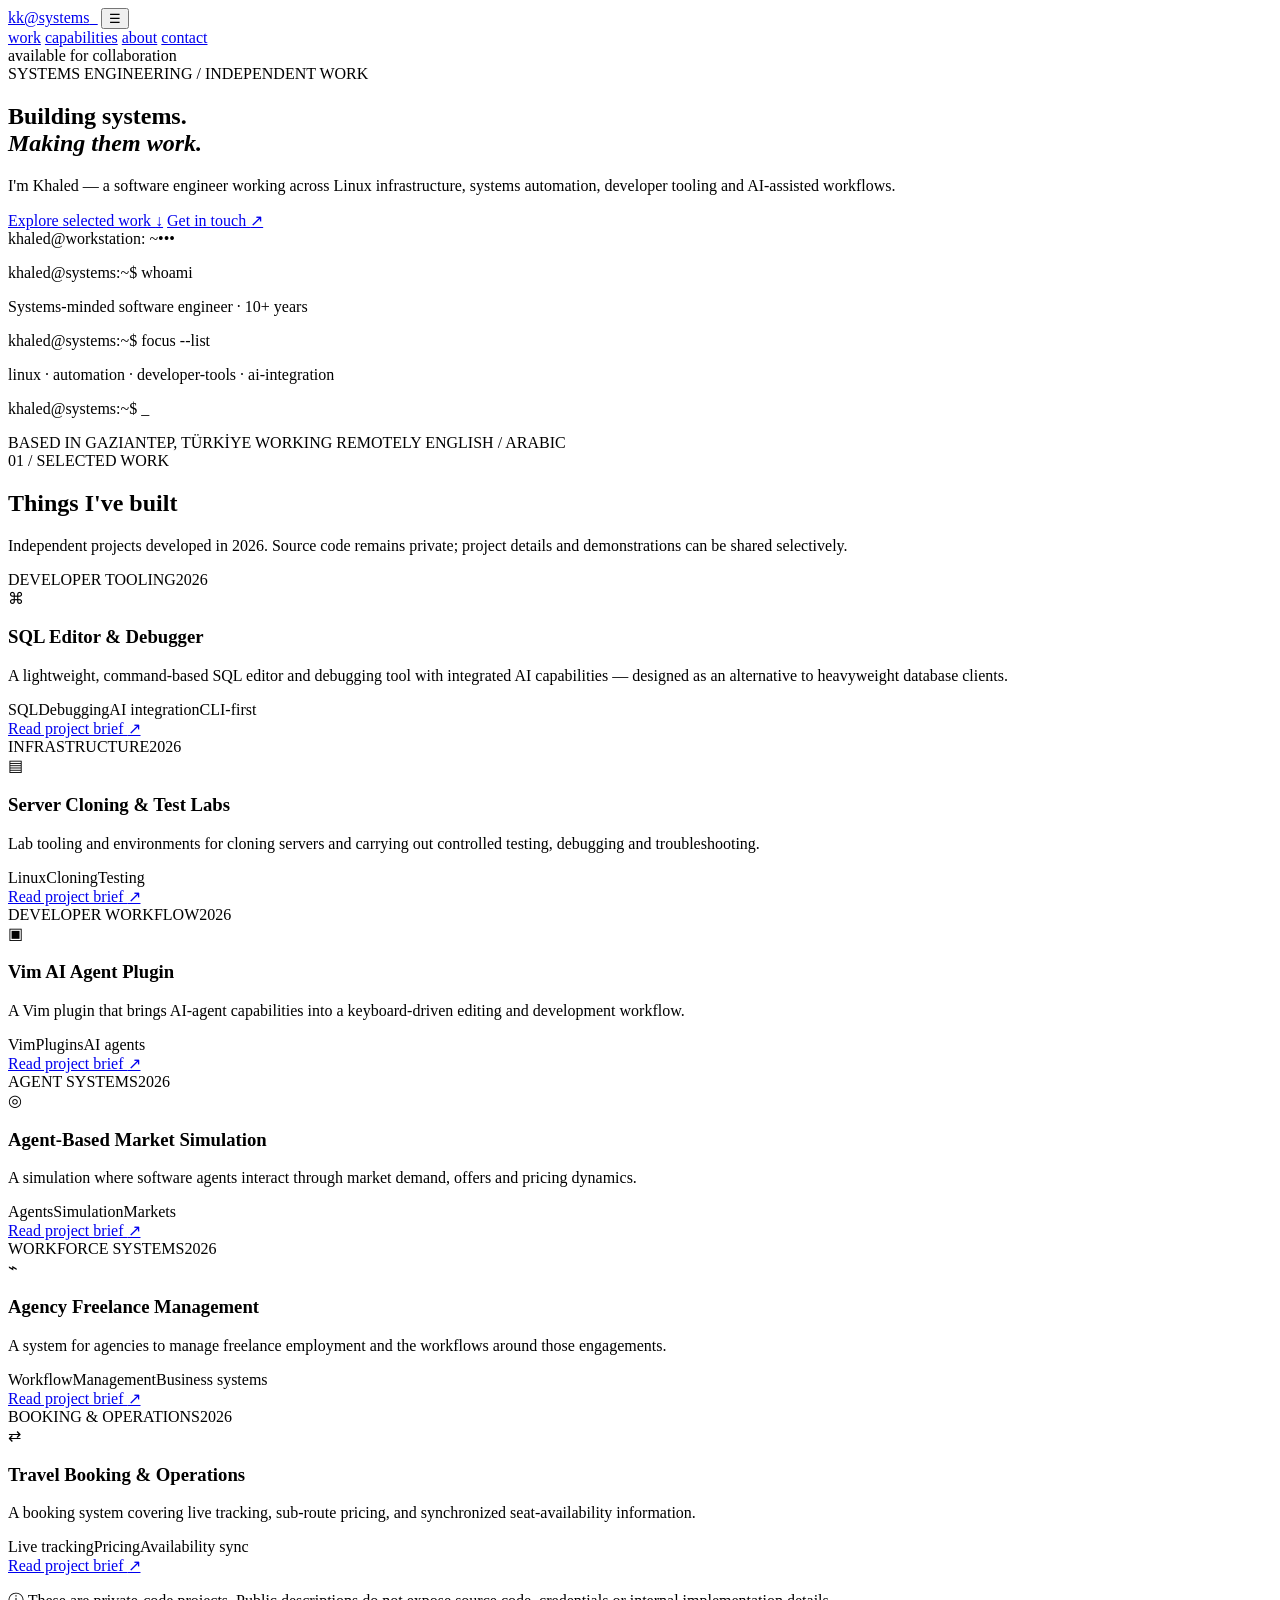
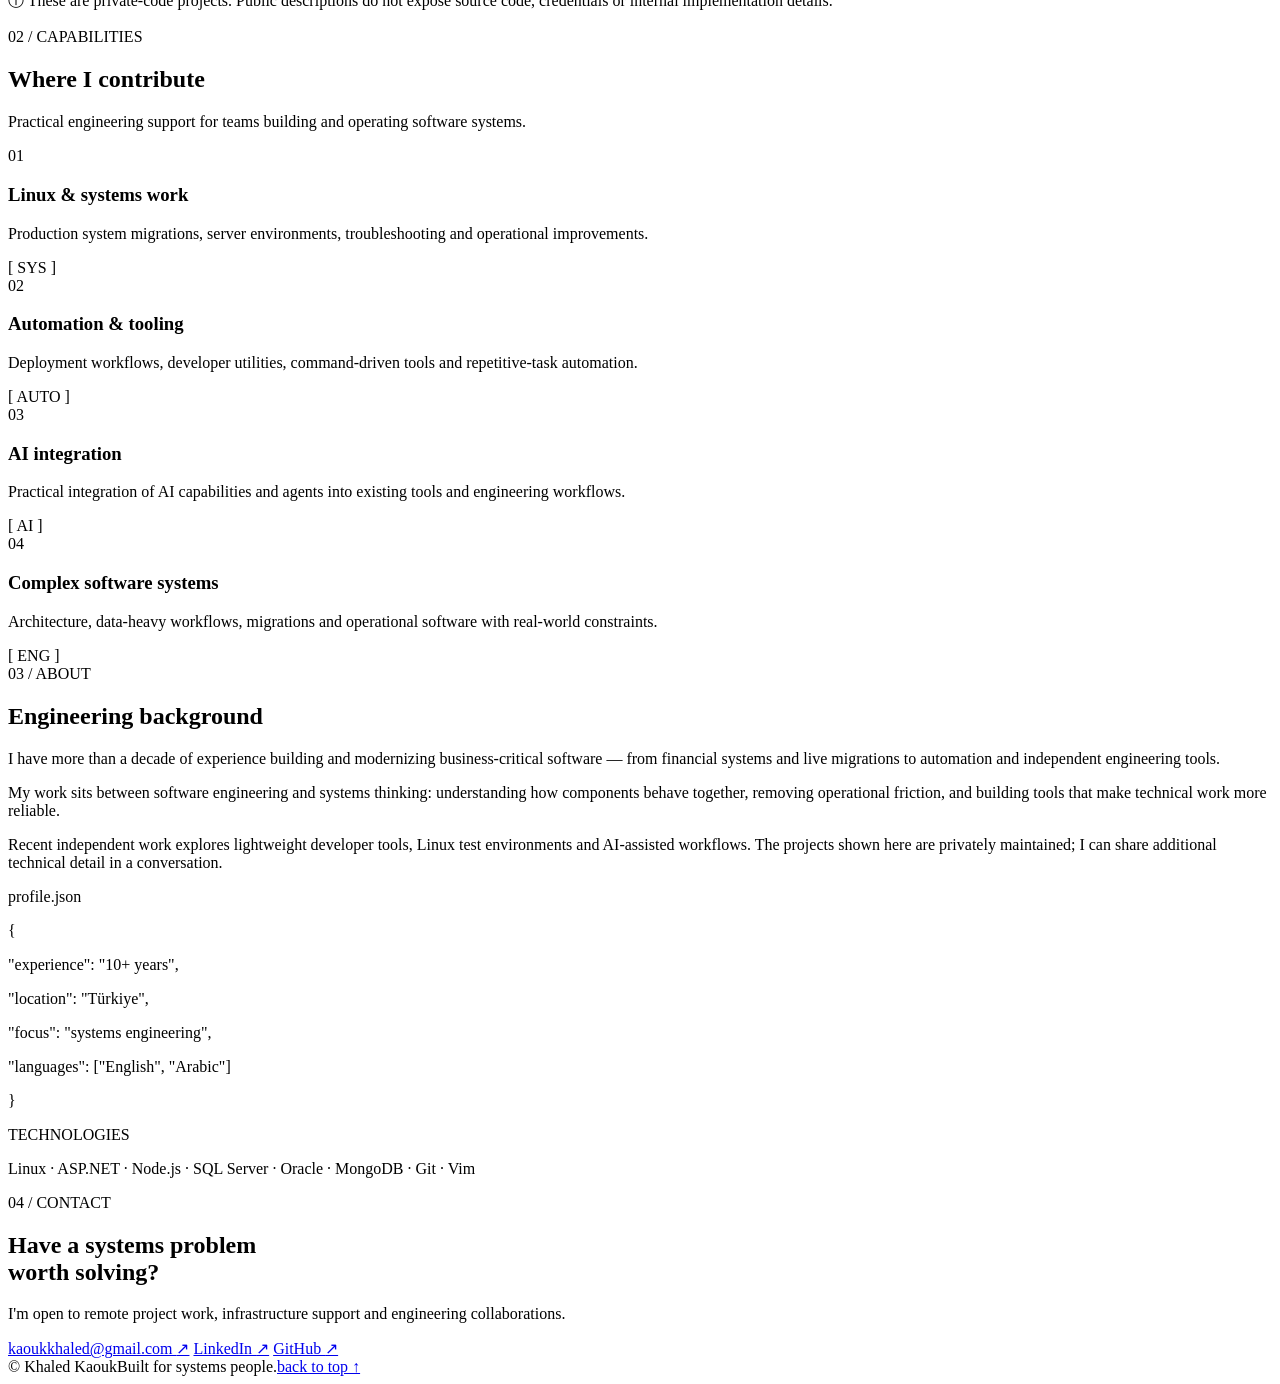
==== index.html @ 4675b7bf "init" ====
<!doctype html>
<html lang="en">
<head>
  <meta charset="utf-8">
  <meta name="viewport" content="width=device-width, initial-scale=1">
  <meta name="description" content="Khaled Kaouk — systems engineering, Linux infrastructure, automation and developer tooling.">
  <meta name="theme-color" content="#090d12">
  <title>Khaled Kaouk | Systems Engineer</title>
  <link rel="icon" href="assets/favicon.svg" type="image/svg+xml">
  <link rel="stylesheet" href="assets/style.css">
  <script defer src="assets/main.js"></script>
</head>
<body>
  <div class="scanline" aria-hidden="true"></div>
  <header class="topbar">
    <a class="brand" href="index.html"><span class="prompt">kk@systems</span><span class="cursor">_</span></a>
    <button class="menu-toggle" aria-label="Toggle navigation" aria-expanded="false">☰</button>
    <nav class="nav">
      <a href="#work">work</a>
      <a href="#capabilities">capabilities</a>
      <a href="#about">about</a>
      <a href="#contact">contact</a>
    </nav>
    <span class="status"><i></i> available for collaboration</span>
  </header>

  <main>
    <section class="hero shell">
      <div class="eyebrow"><span class="dot"></span> SYSTEMS ENGINEERING / INDEPENDENT WORK</div>
      <h1>Building systems.<br><em>Making them work.</em></h1>
      <p class="hero-copy">I'm Khaled — a software engineer working across Linux infrastructure, systems automation, developer tooling and AI-assisted workflows.</p>
      <div class="hero-actions">
        <a class="button primary" href="#work">Explore selected work <span>↓</span></a>
        <a class="button secondary" href="mailto:kaoukkhaled@gmail.com">Get in touch <span>↗</span></a>
      </div>
      <div class="terminal-window intro-terminal">
        <div class="terminal-head"><span class="traffic"><b></b><b></b><b></b></span><span>khaled@workstation: ~</span><span class="terminal-dots">•••</span></div>
        <div class="terminal-body">
          <p><span class="muted">khaled@systems</span>:<span class="blue">~</span>$ whoami</p>
          <p class="output">Systems-minded software engineer · 10+ years</p>
          <p><span class="muted">khaled@systems</span>:<span class="blue">~</span>$ focus --list</p>
          <p class="output">linux · automation · developer-tools · ai-integration</p>
          <p><span class="muted">khaled@systems</span>:<span class="blue">~</span>$ <span class="cursor">_</span></p>
        </div>
      </div>
      <div class="hero-meta">
        <span>BASED IN GAZIANTEP, TÜRKİYE</span>
        <span>WORKING REMOTELY</span>
        <span>ENGLISH / ARABIC</span>
      </div>
    </section>

    <section class="section shell" id="work">
      <div class="section-heading">
        <div><div class="eyebrow">01 / SELECTED WORK</div><h2>Things I've built</h2></div>
        <p>Independent projects developed in 2026. Source code remains private; project details and demonstrations can be shared selectively.</p>
      </div>
      <div class="project-grid">
        <article class="project-card featured">
          <div class="card-top"><span class="tag">DEVELOPER TOOLING</span><span class="year">2026</span></div>
          <div class="project-icon">⌘</div>
          <h3>SQL Editor &amp; Debugger</h3>
          <p>A lightweight, command-based SQL editor and debugging tool with integrated AI capabilities — designed as an alternative to heavyweight database clients.</p>
          <div class="chips"><span>SQL</span><span>Debugging</span><span>AI integration</span><span>CLI-first</span></div>
          <a class="text-link" href="projects/sql-editor.html">Read project brief <span>↗</span></a>
        </article>
        <article class="project-card">
          <div class="card-top"><span class="tag">INFRASTRUCTURE</span><span class="year">2026</span></div>
          <div class="project-icon">▤</div>
          <h3>Server Cloning &amp; Test Labs</h3>
          <p>Lab tooling and environments for cloning servers and carrying out controlled testing, debugging and troubleshooting.</p>
          <div class="chips"><span>Linux</span><span>Cloning</span><span>Testing</span></div>
          <a class="text-link" href="projects/server-labs.html">Read project brief <span>↗</span></a>
        </article>
        <article class="project-card">
          <div class="card-top"><span class="tag">DEVELOPER WORKFLOW</span><span class="year">2026</span></div>
          <div class="project-icon">▣</div>
          <h3>Vim AI Agent Plugin</h3>
          <p>A Vim plugin that brings AI-agent capabilities into a keyboard-driven editing and development workflow.</p>
          <div class="chips"><span>Vim</span><span>Plugins</span><span>AI agents</span></div>
          <a class="text-link" href="projects/vim-ai.html">Read project brief <span>↗</span></a>
        </article>
        <article class="project-card">
          <div class="card-top"><span class="tag">AGENT SYSTEMS</span><span class="year">2026</span></div>
          <div class="project-icon">◎</div>
          <h3>Agent-Based Market Simulation</h3>
          <p>A simulation where software agents interact through market demand, offers and pricing dynamics.</p>
          <div class="chips"><span>Agents</span><span>Simulation</span><span>Markets</span></div>
          <a class="text-link" href="projects/market-sim.html">Read project brief <span>↗</span></a>
        </article>
        <article class="project-card">
          <div class="card-top"><span class="tag">WORKFORCE SYSTEMS</span><span class="year">2026</span></div>
          <div class="project-icon">⌁</div>
          <h3>Agency Freelance Management</h3>
          <p>A system for agencies to manage freelance employment and the workflows around those engagements.</p>
          <div class="chips"><span>Workflow</span><span>Management</span><span>Business systems</span></div>
          <a class="text-link" href="projects/freelance-platform.html">Read project brief <span>↗</span></a>
        </article>
        <article class="project-card">
          <div class="card-top"><span class="tag">BOOKING &amp; OPERATIONS</span><span class="year">2026</span></div>
          <div class="project-icon">⇄</div>
          <h3>Travel Booking &amp; Operations</h3>
          <p>A booking system covering live tracking, sub-route pricing, and synchronized seat-availability information.</p>
          <div class="chips"><span>Live tracking</span><span>Pricing</span><span>Availability sync</span></div>
          <a class="text-link" href="projects/travel-platform.html">Read project brief <span>↗</span></a>
        </article>
      </div>
      <p class="private-note"><span>ⓘ</span> These are private-code projects. Public descriptions do not expose source code, credentials or internal implementation details.</p>
    </section>

    <section class="section shell" id="capabilities">
      <div class="section-heading">
        <div><div class="eyebrow">02 / CAPABILITIES</div><h2>Where I contribute</h2></div>
        <p>Practical engineering support for teams building and operating software systems.</p>
      </div>
      <div class="capability-list">
        <div><span class="cap-num">01</span><div><h3>Linux &amp; systems work</h3><p>Production system migrations, server environments, troubleshooting and operational improvements.</p></div><span class="cap-mark">[ SYS ]</span></div>
        <div><span class="cap-num">02</span><div><h3>Automation &amp; tooling</h3><p>Deployment workflows, developer utilities, command-driven tools and repetitive-task automation.</p></div><span class="cap-mark">[ AUTO ]</span></div>
        <div><span class="cap-num">03</span><div><h3>AI integration</h3><p>Practical integration of AI capabilities and agents into existing tools and engineering workflows.</p></div><span class="cap-mark">[ AI ]</span></div>
        <div><span class="cap-num">04</span><div><h3>Complex software systems</h3><p>Architecture, data-heavy workflows, migrations and operational software with real-world constraints.</p></div><span class="cap-mark">[ ENG ]</span></div>
      </div>
    </section>

    <section class="section shell about-section" id="about">
      <div class="section-heading">
        <div><div class="eyebrow">03 / ABOUT</div><h2>Engineering background</h2></div>
      </div>
      <div class="about-layout">
        <div class="about-copy">
          <p class="large-copy">I have more than a decade of experience building and modernizing business-critical software — from financial systems and live migrations to automation and independent engineering tools.</p>
          <p>My work sits between software engineering and systems thinking: understanding how components behave together, removing operational friction, and building tools that make technical work more reliable.</p>
          <p>Recent independent work explores lightweight developer tools, Linux test environments and AI-assisted workflows. The projects shown here are privately maintained; I can share additional technical detail in a conversation.</p>
        </div>
        <div class="facts terminal-window">
          <div class="terminal-head"><span class="traffic"><b></b><b></b><b></b></span><span>profile.json</span></div>
          <div class="terminal-body">
            <p><span class="purple">{</span></p>
            <p class="json-line"><span class="green">"experience"</span>: <span class="orange">"10+ years"</span>,</p>
            <p class="json-line"><span class="green">"location"</span>: <span class="orange">"Türkiye"</span>,</p>
            <p class="json-line"><span class="green">"focus"</span>: <span class="orange">"systems engineering"</span>,</p>
            <p class="json-line"><span class="green">"languages"</span>: [<span class="orange">"English"</span>, <span class="orange">"Arabic"</span>]</p>
            <p><span class="purple">}</span></p>
          </div>
        </div>
      </div>
      <div class="stack-row"><span>TECHNOLOGIES</span><p>Linux · ASP.NET · Node.js · SQL Server · Oracle · MongoDB · Git · Vim</p></div>
    </section>

    <section class="contact-section" id="contact">
      <div class="shell contact-inner">
        <div><div class="eyebrow">04 / CONTACT</div><h2>Have a systems problem<br>worth solving?</h2><p>I'm open to remote project work, infrastructure support and engineering collaborations.</p></div>
        <div class="contact-links">
          <a href="mailto:kaoukkhaled@gmail.com">kaoukkhaled@gmail.com <span>↗</span></a>
          <a href="https://www.linkedin.com/in/khaled-kaouk-2a9bb425a/" target="_blank" rel="noreferrer">LinkedIn <span>↗</span></a>
          <a href="https://github.com/KhaledKaouk" target="_blank" rel="noreferrer">GitHub <span>↗</span></a>
        </div>
      </div>
    </section>
  </main>
  <footer class="footer shell"><span>© <span id="year"></span> Khaled Kaouk</span><span>Built for systems people.</span><a href="#top">back to top ↑</a></footer>
</body>
</html>
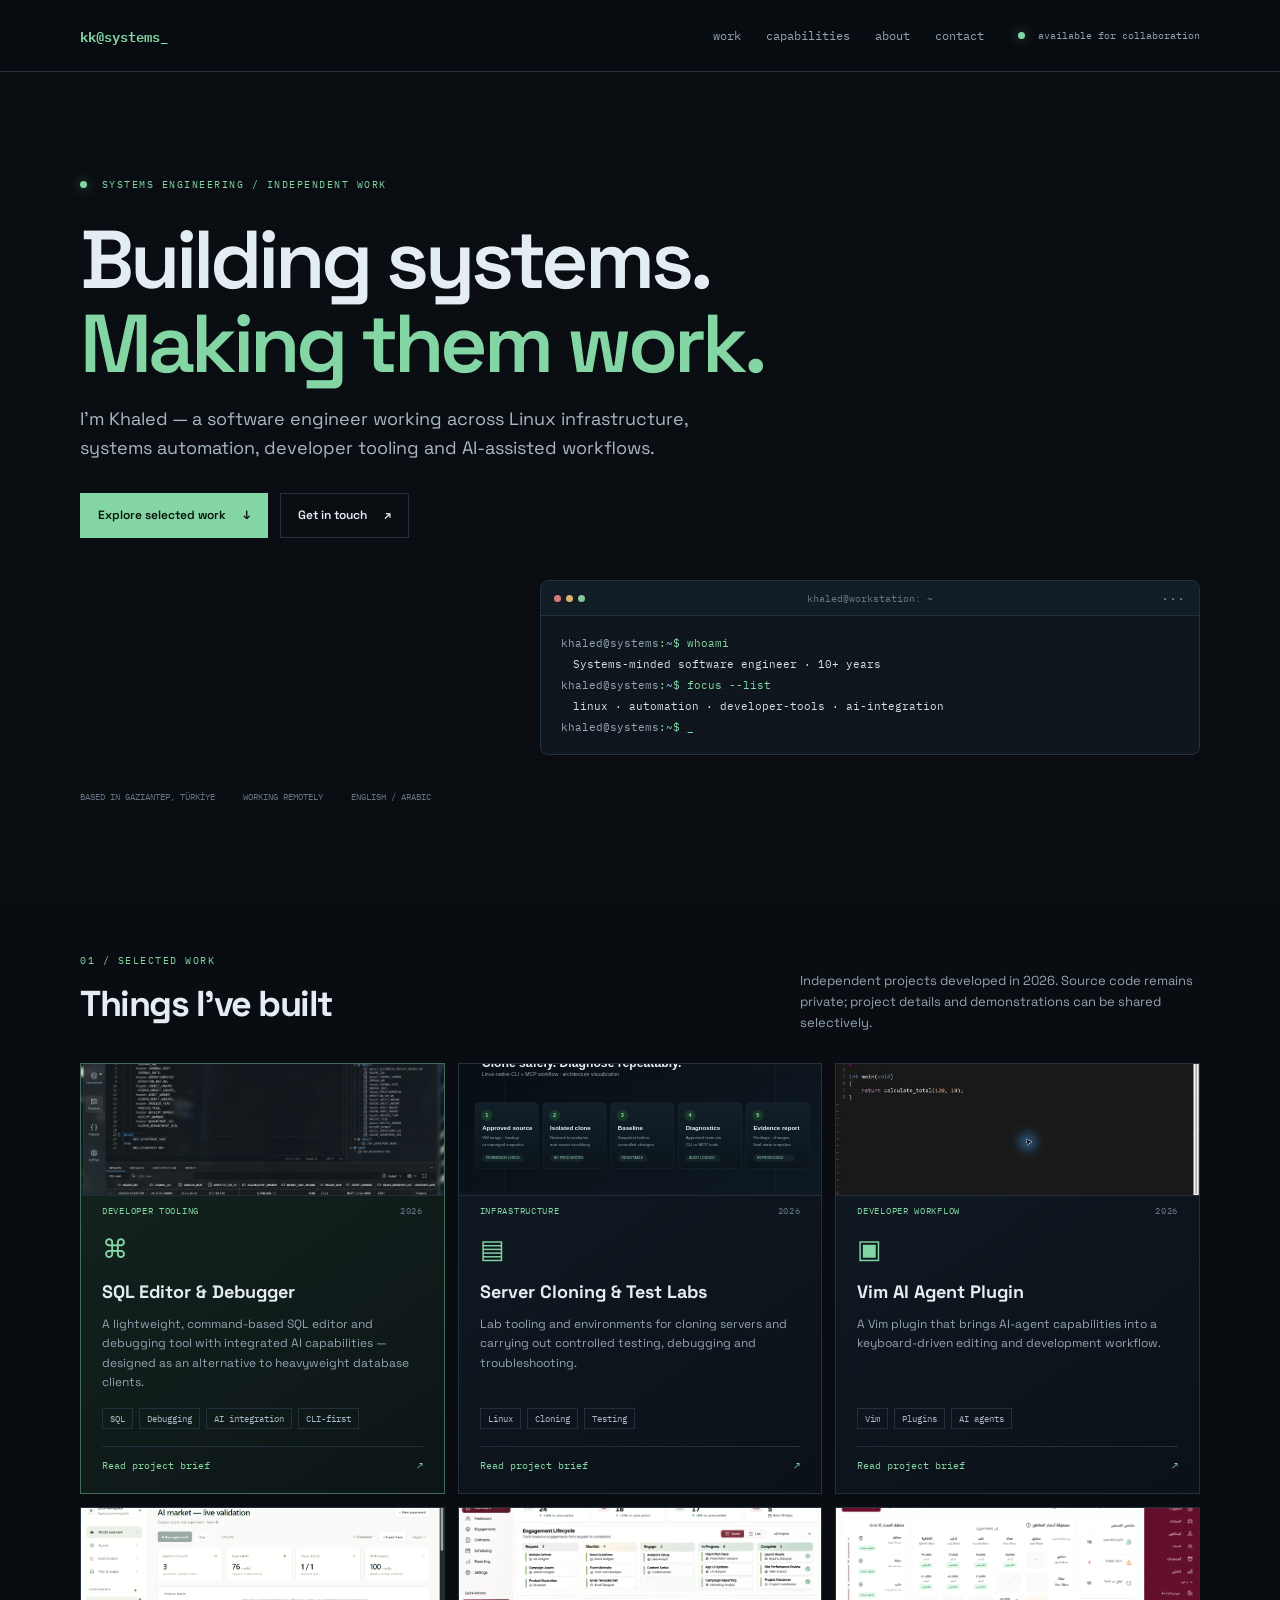
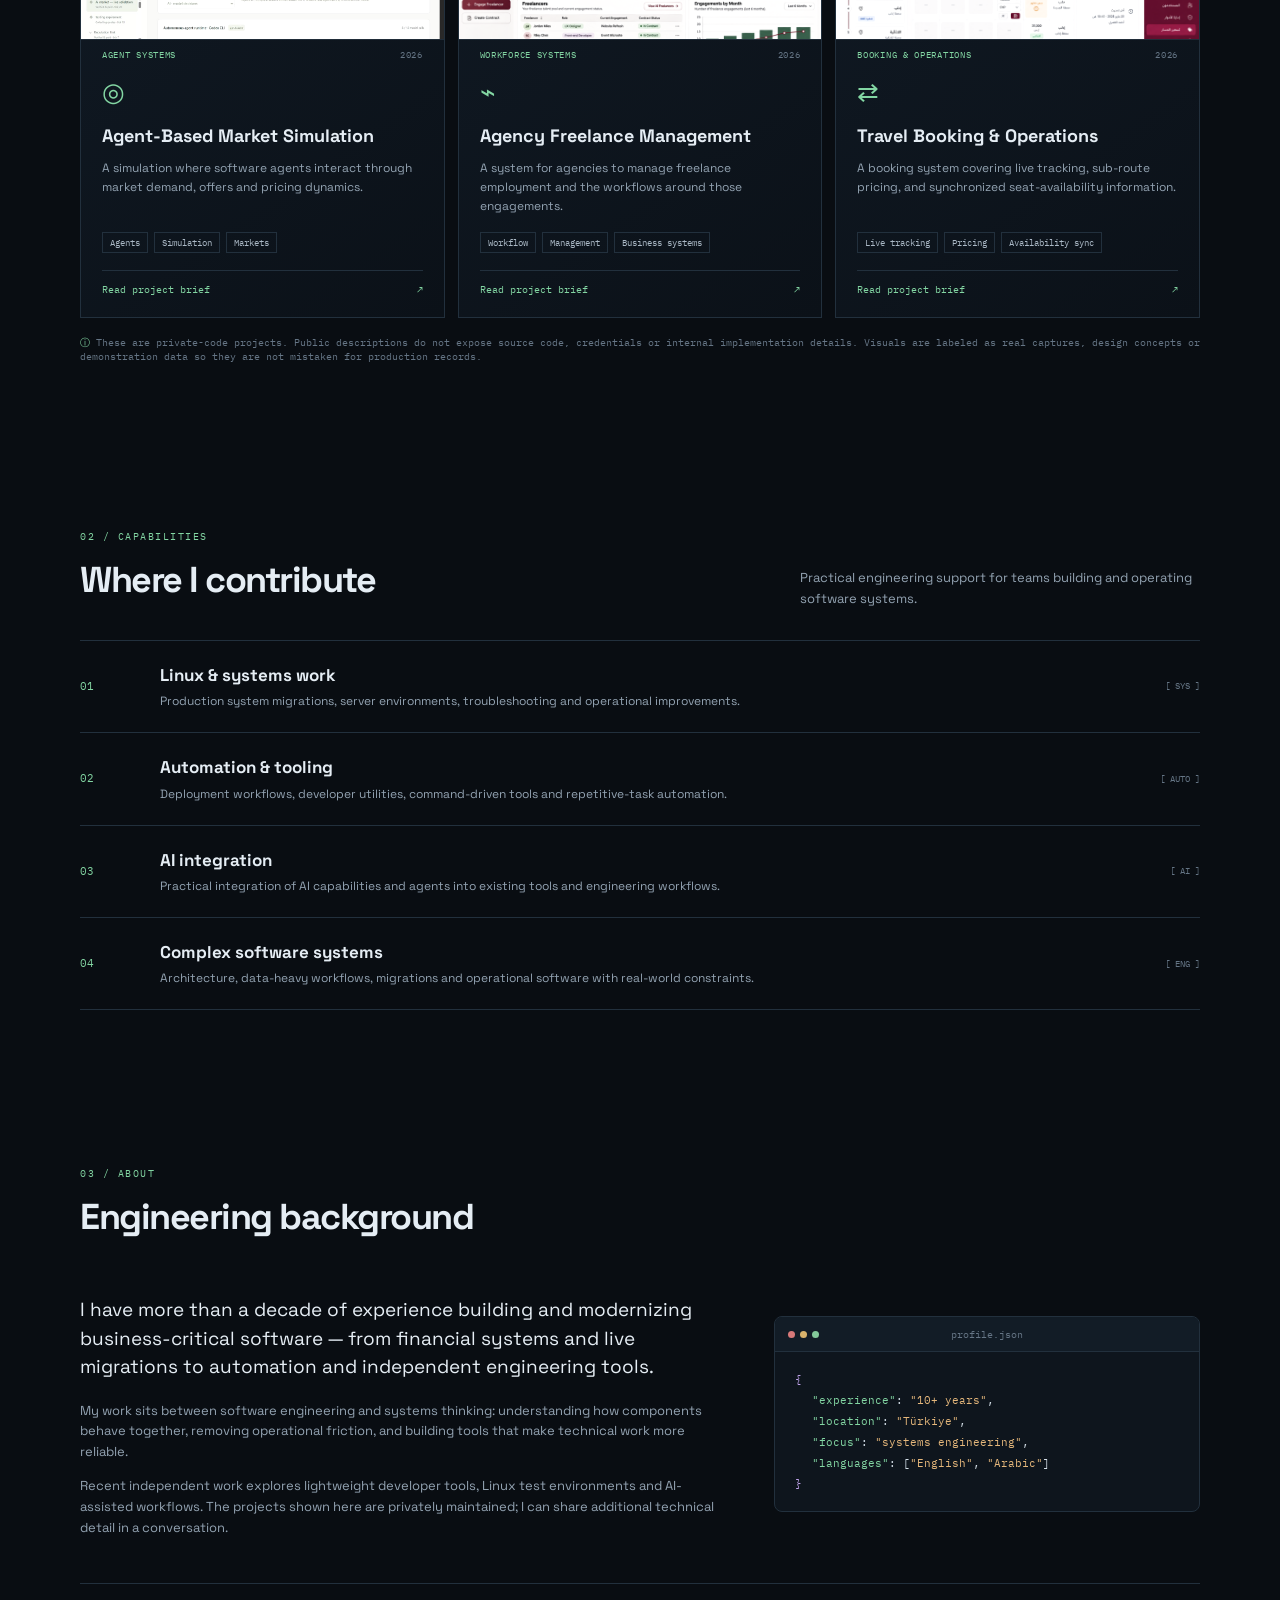
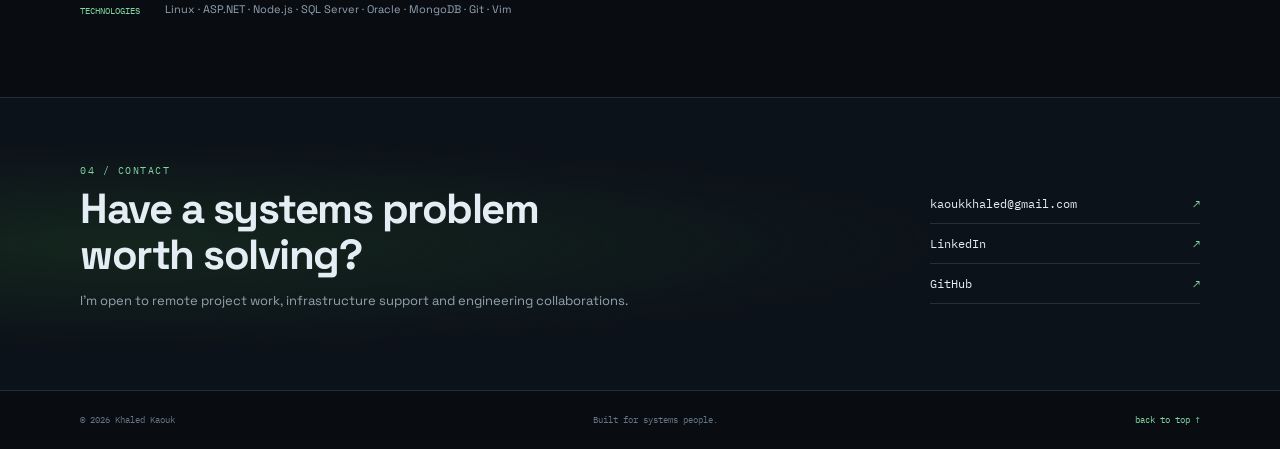
==== commit cdbfeb23: "assets" ====
--- a/index.html
+++ b/index.html
@@ -1,162 +1,423 @@
 <!doctype html>
 <html lang="en">
-<head>
-  <meta charset="utf-8">
-  <meta name="viewport" content="width=device-width, initial-scale=1">
-  <meta name="description" content="Khaled Kaouk — systems engineering, Linux infrastructure, automation and developer tooling.">
-  <meta name="theme-color" content="#090d12">
-  <title>Khaled Kaouk | Systems Engineer</title>
-  <link rel="icon" href="assets/favicon.svg" type="image/svg+xml">
-  <link rel="stylesheet" href="assets/style.css">
-  <script defer src="assets/main.js"></script>
-</head>
-<body>
-  <div class="scanline" aria-hidden="true"></div>
-  <header class="topbar">
-    <a class="brand" href="index.html"><span class="prompt">kk@systems</span><span class="cursor">_</span></a>
-    <button class="menu-toggle" aria-label="Toggle navigation" aria-expanded="false">☰</button>
-    <nav class="nav">
-      <a href="#work">work</a>
-      <a href="#capabilities">capabilities</a>
-      <a href="#about">about</a>
-      <a href="#contact">contact</a>
-    </nav>
-    <span class="status"><i></i> available for collaboration</span>
-  </header>
+  <head>
+    <meta charset="utf-8" />
+    <meta name="viewport" content="width=device-width, initial-scale=1" />
+    <meta
+      name="description"
+      content="Khaled Kaouk — systems engineering, Linux infrastructure, automation and developer tooling."
+    />
+    <meta property="og:title" content="Khaled Kaouk — Systems Engineering" />
+    <meta
+      property="og:description"
+      content="Developer tools, infrastructure labs and operational software built for direct, reliable workflows."
+    />
+    <meta property="og:type" content="website" />
+    <meta
+      property="og:image"
+      content="https://KhaledKaouk.github.io/assets/portfolio-social.png"
+    />
+    <meta name="twitter:card" content="summary_large_image" />
+    <meta name="theme-color" content="#090d12" />
+    <title>Khaled Kaouk | Systems Engineer</title>
+    <link rel="icon" href="assets/favicon.svg" type="image/svg+xml" />
+    <link rel="stylesheet" href="assets/style.css" />
+    <script defer src="assets/main.js"></script>
+  </head>
+  <body>
+    <div class="scanline" aria-hidden="true"></div>
+    <header class="topbar">
+      <a class="brand" href="index.html"
+        ><span class="prompt">kk@systems</span><span class="cursor">_</span></a
+      >
+      <button
+        class="menu-toggle"
+        aria-label="Toggle navigation"
+        aria-expanded="false"
+      >
+        ☰
+      </button>
+      <nav class="nav">
+        <a href="#work">work</a>
+        <a href="#capabilities">capabilities</a>
+        <a href="#about">about</a>
+        <a href="#contact">contact</a>
+      </nav>
+      <span class="status"><i></i> available for collaboration</span>
+    </header>
 
-  <main>
-    <section class="hero shell">
-      <div class="eyebrow"><span class="dot"></span> SYSTEMS ENGINEERING / INDEPENDENT WORK</div>
-      <h1>Building systems.<br><em>Making them work.</em></h1>
-      <p class="hero-copy">I'm Khaled — a software engineer working across Linux infrastructure, systems automation, developer tooling and AI-assisted workflows.</p>
-      <div class="hero-actions">
-        <a class="button primary" href="#work">Explore selected work <span>↓</span></a>
-        <a class="button secondary" href="mailto:kaoukkhaled@gmail.com">Get in touch <span>↗</span></a>
-      </div>
-      <div class="terminal-window intro-terminal">
-        <div class="terminal-head"><span class="traffic"><b></b><b></b><b></b></span><span>khaled@workstation: ~</span><span class="terminal-dots">•••</span></div>
-        <div class="terminal-body">
-          <p><span class="muted">khaled@systems</span>:<span class="blue">~</span>$ whoami</p>
-          <p class="output">Systems-minded software engineer · 10+ years</p>
-          <p><span class="muted">khaled@systems</span>:<span class="blue">~</span>$ focus --list</p>
-          <p class="output">linux · automation · developer-tools · ai-integration</p>
-          <p><span class="muted">khaled@systems</span>:<span class="blue">~</span>$ <span class="cursor">_</span></p>
-        </div>
-      </div>
-      <div class="hero-meta">
-        <span>BASED IN GAZIANTEP, TÜRKİYE</span>
-        <span>WORKING REMOTELY</span>
-        <span>ENGLISH / ARABIC</span>
-      </div>
-    </section>
+    <main>
+      <section class="hero shell">
+        <div class="eyebrow">
+          <span class="dot"></span> SYSTEMS ENGINEERING / INDEPENDENT WORK
+        </div>
+        <h1>Building systems.<br /><em>Making them work.</em></h1>
+        <p class="hero-copy">
+          I'm Khaled — a software engineer working across Linux infrastructure,
+          systems automation, developer tooling and AI-assisted workflows.
+        </p>
+        <div class="hero-actions">
+          <a class="button primary" href="#work"
+            >Explore selected work <span>↓</span></a
+          >
+          <a class="button secondary" href="mailto:kaoukkhaled@gmail.com"
+            >Get in touch <span>↗</span></a
+          >
+        </div>
+        <div class="terminal-window intro-terminal">
+          <div class="terminal-head">
+            <span class="traffic"><b></b><b></b><b></b></span
+            ><span>khaled@workstation: ~</span
+            ><span class="terminal-dots">•••</span>
+          </div>
+          <div class="terminal-body">
+            <p>
+              <span class="muted">khaled@systems</span>:<span class="blue"
+                >~</span
+              >$ whoami
+            </p>
+            <p class="output">Systems-minded software engineer · 10+ years</p>
+            <p>
+              <span class="muted">khaled@systems</span>:<span class="blue"
+                >~</span
+              >$ focus --list
+            </p>
+            <p class="output">
+              linux · automation · developer-tools · ai-integration
+            </p>
+            <p>
+              <span class="muted">khaled@systems</span>:<span class="blue"
+                >~</span
+              >$ <span class="cursor">_</span>
+            </p>
+          </div>
+        </div>
+        <div class="hero-meta">
+          <span>BASED IN GAZIANTEP, TÜRKİYE</span>
+          <span>WORKING REMOTELY</span>
+          <span>ENGLISH / ARABIC</span>
+        </div>
+      </section>
 
-    <section class="section shell" id="work">
-      <div class="section-heading">
-        <div><div class="eyebrow">01 / SELECTED WORK</div><h2>Things I've built</h2></div>
-        <p>Independent projects developed in 2026. Source code remains private; project details and demonstrations can be shared selectively.</p>
-      </div>
-      <div class="project-grid">
-        <article class="project-card featured">
-          <div class="card-top"><span class="tag">DEVELOPER TOOLING</span><span class="year">2026</span></div>
-          <div class="project-icon">⌘</div>
-          <h3>SQL Editor &amp; Debugger</h3>
-          <p>A lightweight, command-based SQL editor and debugging tool with integrated AI capabilities — designed as an alternative to heavyweight database clients.</p>
-          <div class="chips"><span>SQL</span><span>Debugging</span><span>AI integration</span><span>CLI-first</span></div>
-          <a class="text-link" href="projects/sql-editor.html">Read project brief <span>↗</span></a>
-        </article>
-        <article class="project-card">
-          <div class="card-top"><span class="tag">INFRASTRUCTURE</span><span class="year">2026</span></div>
-          <div class="project-icon">▤</div>
-          <h3>Server Cloning &amp; Test Labs</h3>
-          <p>Lab tooling and environments for cloning servers and carrying out controlled testing, debugging and troubleshooting.</p>
-          <div class="chips"><span>Linux</span><span>Cloning</span><span>Testing</span></div>
-          <a class="text-link" href="projects/server-labs.html">Read project brief <span>↗</span></a>
-        </article>
-        <article class="project-card">
-          <div class="card-top"><span class="tag">DEVELOPER WORKFLOW</span><span class="year">2026</span></div>
-          <div class="project-icon">▣</div>
-          <h3>Vim AI Agent Plugin</h3>
-          <p>A Vim plugin that brings AI-agent capabilities into a keyboard-driven editing and development workflow.</p>
-          <div class="chips"><span>Vim</span><span>Plugins</span><span>AI agents</span></div>
-          <a class="text-link" href="projects/vim-ai.html">Read project brief <span>↗</span></a>
-        </article>
-        <article class="project-card">
-          <div class="card-top"><span class="tag">AGENT SYSTEMS</span><span class="year">2026</span></div>
-          <div class="project-icon">◎</div>
-          <h3>Agent-Based Market Simulation</h3>
-          <p>A simulation where software agents interact through market demand, offers and pricing dynamics.</p>
-          <div class="chips"><span>Agents</span><span>Simulation</span><span>Markets</span></div>
-          <a class="text-link" href="projects/market-sim.html">Read project brief <span>↗</span></a>
-        </article>
-        <article class="project-card">
-          <div class="card-top"><span class="tag">WORKFORCE SYSTEMS</span><span class="year">2026</span></div>
-          <div class="project-icon">⌁</div>
-          <h3>Agency Freelance Management</h3>
-          <p>A system for agencies to manage freelance employment and the workflows around those engagements.</p>
-          <div class="chips"><span>Workflow</span><span>Management</span><span>Business systems</span></div>
-          <a class="text-link" href="projects/freelance-platform.html">Read project brief <span>↗</span></a>
-        </article>
-        <article class="project-card">
-          <div class="card-top"><span class="tag">BOOKING &amp; OPERATIONS</span><span class="year">2026</span></div>
-          <div class="project-icon">⇄</div>
-          <h3>Travel Booking &amp; Operations</h3>
-          <p>A booking system covering live tracking, sub-route pricing, and synchronized seat-availability information.</p>
-          <div class="chips"><span>Live tracking</span><span>Pricing</span><span>Availability sync</span></div>
-          <a class="text-link" href="projects/travel-platform.html">Read project brief <span>↗</span></a>
-        </article>
-      </div>
-      <p class="private-note"><span>ⓘ</span> These are private-code projects. Public descriptions do not expose source code, credentials or internal implementation details.</p>
-    </section>
+      <section class="section shell" id="work">
+        <div class="section-heading">
+          <div>
+            <div class="eyebrow">01 / SELECTED WORK</div>
+            <h2>Things I've built</h2>
+          </div>
+          <p>
+            Independent projects developed in 2026. Source code remains private;
+            project details and demonstrations can be shared selectively.
+          </p>
+        </div>
+        <div class="project-grid">
+          <article class="project-card featured">
+            <img
+              class="project-thumb"
+              src="assets/projects/snted-desktop-concept.png"
+              alt="SNTED desktop interface concept showing SQL editing and query results"
+            />
+            <div class="card-top">
+              <span class="tag">DEVELOPER TOOLING</span
+              ><span class="year">2026</span>
+            </div>
+            <div class="project-icon">⌘</div>
+            <h3>SQL Editor &amp; Debugger</h3>
+            <p>
+              A lightweight, command-based SQL editor and debugging tool with
+              integrated AI capabilities — designed as an alternative to
+              heavyweight database clients.
+            </p>
+            <div class="chips">
+              <span>SQL</span><span>Debugging</span><span>AI integration</span
+              ><span>CLI-first</span>
+            </div>
+            <a class="text-link" href="projects/sql-editor.html"
+              >Read project brief <span>↗</span></a
+            >
+          </article>
+          <article class="project-card">
+            <img
+              class="project-thumb"
+              src="assets/projects/netlab-workflow.svg"
+              alt="NetLab isolated server clone and diagnostics workflow diagram"
+            />
+            <div class="card-top">
+              <span class="tag">INFRASTRUCTURE</span
+              ><span class="year">2026</span>
+            </div>
+            <div class="project-icon">▤</div>
+            <h3>Server Cloning &amp; Test Labs</h3>
+            <p>
+              Lab tooling and environments for cloning servers and carrying out
+              controlled testing, debugging and troubleshooting.
+            </p>
+            <div class="chips">
+              <span>Linux</span><span>Cloning</span><span>Testing</span>
+            </div>
+            <a class="text-link" href="projects/server-labs.html"
+              >Read project brief <span>↗</span></a
+            >
+          </article>
+          <article class="project-card">
+            <img
+              class="project-thumb"
+              src="assets/projects/vim-agent-provider.png"
+              alt="Vim editor with the local vim-agent plugin loaded"
+            />
+            <div class="card-top">
+              <span class="tag">DEVELOPER WORKFLOW</span
+              ><span class="year">2026</span>
+            </div>
+            <div class="project-icon">▣</div>
+            <h3>Vim AI Agent Plugin</h3>
+            <p>
+              A Vim plugin that brings AI-agent capabilities into a
+              keyboard-driven editing and development workflow.
+            </p>
+            <div class="chips">
+              <span>Vim</span><span>Plugins</span><span>AI agents</span>
+            </div>
+            <a class="text-link" href="projects/vim-ai.html"
+              >Read project brief <span>↗</span></a
+            >
+          </article>
+          <article class="project-card">
+            <img
+              class="project-thumb"
+              src="assets/projects/agentworld-dashboard.png"
+              alt="AgentWorld experiment dashboard with agents, wallets and event history"
+            />
+            <div class="card-top">
+              <span class="tag">AGENT SYSTEMS</span
+              ><span class="year">2026</span>
+            </div>
+            <div class="project-icon">◎</div>
+            <h3>Agent-Based Market Simulation</h3>
+            <p>
+              A simulation where software agents interact through market demand,
+              offers and pricing dynamics.
+            </p>
+            <div class="chips">
+              <span>Agents</span><span>Simulation</span><span>Markets</span>
+            </div>
+            <a class="text-link" href="projects/market-sim.html"
+              >Read project brief <span>↗</span></a
+            >
+          </article>
+          <article class="project-card">
+            <img
+              class="project-thumb"
+              src="assets/projects/freelance-demo-data.png"
+              alt="Sanitized concept dashboard for freelance engagement management"
+            />
+            <div class="card-top">
+              <span class="tag">WORKFORCE SYSTEMS</span
+              ><span class="year">2026</span>
+            </div>
+            <div class="project-icon">⌁</div>
+            <h3>Agency Freelance Management</h3>
+            <p>
+              A system for agencies to manage freelance employment and the
+              workflows around those engagements.
+            </p>
+            <div class="chips">
+              <span>Workflow</span><span>Management</span
+              ><span>Business systems</span>
+            </div>
+            <a class="text-link" href="projects/freelance-platform.html"
+              >Read project brief <span>↗</span></a
+            >
+          </article>
+          <article class="project-card">
+            <img
+              class="project-thumb"
+              src="assets/projects/tripbooking-route-pricing.png"
+              alt="TripBooking route-segment pricing interface in Arabic"
+            />
+            <div class="card-top">
+              <span class="tag">BOOKING &amp; OPERATIONS</span
+              ><span class="year">2026</span>
+            </div>
+            <div class="project-icon">⇄</div>
+            <h3>Travel Booking &amp; Operations</h3>
+            <p>
+              A booking system covering live tracking, sub-route pricing, and
+              synchronized seat-availability information.
+            </p>
+            <div class="chips">
+              <span>Live tracking</span><span>Pricing</span
+              ><span>Availability sync</span>
+            </div>
+            <a class="text-link" href="projects/travel-platform.html"
+              >Read project brief <span>↗</span></a
+            >
+          </article>
+        </div>
+        <p class="private-note">
+          <span>ⓘ</span> These are private-code projects. Public descriptions do
+          not expose source code, credentials or internal implementation
+          details. Visuals are labeled as real captures, design concepts or
+          demonstration data so they are not mistaken for production records.
+        </p>
+      </section>
 
-    <section class="section shell" id="capabilities">
-      <div class="section-heading">
-        <div><div class="eyebrow">02 / CAPABILITIES</div><h2>Where I contribute</h2></div>
-        <p>Practical engineering support for teams building and operating software systems.</p>
-      </div>
-      <div class="capability-list">
-        <div><span class="cap-num">01</span><div><h3>Linux &amp; systems work</h3><p>Production system migrations, server environments, troubleshooting and operational improvements.</p></div><span class="cap-mark">[ SYS ]</span></div>
-        <div><span class="cap-num">02</span><div><h3>Automation &amp; tooling</h3><p>Deployment workflows, developer utilities, command-driven tools and repetitive-task automation.</p></div><span class="cap-mark">[ AUTO ]</span></div>
-        <div><span class="cap-num">03</span><div><h3>AI integration</h3><p>Practical integration of AI capabilities and agents into existing tools and engineering workflows.</p></div><span class="cap-mark">[ AI ]</span></div>
-        <div><span class="cap-num">04</span><div><h3>Complex software systems</h3><p>Architecture, data-heavy workflows, migrations and operational software with real-world constraints.</p></div><span class="cap-mark">[ ENG ]</span></div>
-      </div>
-    </section>
+      <section class="section shell" id="capabilities">
+        <div class="section-heading">
+          <div>
+            <div class="eyebrow">02 / CAPABILITIES</div>
+            <h2>Where I contribute</h2>
+          </div>
+          <p>
+            Practical engineering support for teams building and operating
+            software systems.
+          </p>
+        </div>
+        <div class="capability-list">
+          <div>
+            <span class="cap-num">01</span>
+            <div>
+              <h3>Linux &amp; systems work</h3>
+              <p>
+                Production system migrations, server environments,
+                troubleshooting and operational improvements.
+              </p>
+            </div>
+            <span class="cap-mark">[ SYS ]</span>
+          </div>
+          <div>
+            <span class="cap-num">02</span>
+            <div>
+              <h3>Automation &amp; tooling</h3>
+              <p>
+                Deployment workflows, developer utilities, command-driven tools
+                and repetitive-task automation.
+              </p>
+            </div>
+            <span class="cap-mark">[ AUTO ]</span>
+          </div>
+          <div>
+            <span class="cap-num">03</span>
+            <div>
+              <h3>AI integration</h3>
+              <p>
+                Practical integration of AI capabilities and agents into
+                existing tools and engineering workflows.
+              </p>
+            </div>
+            <span class="cap-mark">[ AI ]</span>
+          </div>
+          <div>
+            <span class="cap-num">04</span>
+            <div>
+              <h3>Complex software systems</h3>
+              <p>
+                Architecture, data-heavy workflows, migrations and operational
+                software with real-world constraints.
+              </p>
+            </div>
+            <span class="cap-mark">[ ENG ]</span>
+          </div>
+        </div>
+      </section>
 
-    <section class="section shell about-section" id="about">
-      <div class="section-heading">
-        <div><div class="eyebrow">03 / ABOUT</div><h2>Engineering background</h2></div>
-      </div>
-      <div class="about-layout">
-        <div class="about-copy">
-          <p class="large-copy">I have more than a decade of experience building and modernizing business-critical software — from financial systems and live migrations to automation and independent engineering tools.</p>
-          <p>My work sits between software engineering and systems thinking: understanding how components behave together, removing operational friction, and building tools that make technical work more reliable.</p>
-          <p>Recent independent work explores lightweight developer tools, Linux test environments and AI-assisted workflows. The projects shown here are privately maintained; I can share additional technical detail in a conversation.</p>
-        </div>
-        <div class="facts terminal-window">
-          <div class="terminal-head"><span class="traffic"><b></b><b></b><b></b></span><span>profile.json</span></div>
-          <div class="terminal-body">
-            <p><span class="purple">{</span></p>
-            <p class="json-line"><span class="green">"experience"</span>: <span class="orange">"10+ years"</span>,</p>
-            <p class="json-line"><span class="green">"location"</span>: <span class="orange">"Türkiye"</span>,</p>
-            <p class="json-line"><span class="green">"focus"</span>: <span class="orange">"systems engineering"</span>,</p>
-            <p class="json-line"><span class="green">"languages"</span>: [<span class="orange">"English"</span>, <span class="orange">"Arabic"</span>]</p>
-            <p><span class="purple">}</span></p>
-          </div>
-        </div>
-      </div>
-      <div class="stack-row"><span>TECHNOLOGIES</span><p>Linux · ASP.NET · Node.js · SQL Server · Oracle · MongoDB · Git · Vim</p></div>
-    </section>
+      <section class="section shell about-section" id="about">
+        <div class="section-heading">
+          <div>
+            <div class="eyebrow">03 / ABOUT</div>
+            <h2>Engineering background</h2>
+          </div>
+        </div>
+        <div class="about-layout">
+          <div class="about-copy">
+            <p class="large-copy">
+              I have more than a decade of experience building and modernizing
+              business-critical software — from financial systems and live
+              migrations to automation and independent engineering tools.
+            </p>
+            <p>
+              My work sits between software engineering and systems thinking:
+              understanding how components behave together, removing operational
+              friction, and building tools that make technical work more
+              reliable.
+            </p>
+            <p>
+              Recent independent work explores lightweight developer tools,
+              Linux test environments and AI-assisted workflows. The projects
+              shown here are privately maintained; I can share additional
+              technical detail in a conversation.
+            </p>
+          </div>
+          <div class="facts terminal-window">
+            <div class="terminal-head">
+              <span class="traffic"><b></b><b></b><b></b></span
+              ><span>profile.json</span>
+            </div>
+            <div class="terminal-body">
+              <p><span class="purple">{</span></p>
+              <p class="json-line">
+                <span class="green">"experience"</span>:
+                <span class="orange">"10+ years"</span>,
+              </p>
+              <p class="json-line">
+                <span class="green">"location"</span>:
+                <span class="orange">"Türkiye"</span>,
+              </p>
+              <p class="json-line">
+                <span class="green">"focus"</span>:
+                <span class="orange">"systems engineering"</span>,
+              </p>
+              <p class="json-line">
+                <span class="green">"languages"</span>: [<span class="orange"
+                  >"English"</span
+                >, <span class="orange">"Arabic"</span>]
+              </p>
+              <p><span class="purple">}</span></p>
+            </div>
+          </div>
+        </div>
+        <div class="stack-row">
+          <span>TECHNOLOGIES</span>
+          <p>
+            Linux · ASP.NET · Node.js · SQL Server · Oracle · MongoDB · Git ·
+            Vim
+          </p>
+        </div>
+      </section>
 
-    <section class="contact-section" id="contact">
-      <div class="shell contact-inner">
-        <div><div class="eyebrow">04 / CONTACT</div><h2>Have a systems problem<br>worth solving?</h2><p>I'm open to remote project work, infrastructure support and engineering collaborations.</p></div>
-        <div class="contact-links">
-          <a href="mailto:kaoukkhaled@gmail.com">kaoukkhaled@gmail.com <span>↗</span></a>
-          <a href="https://www.linkedin.com/in/khaled-kaouk-2a9bb425a/" target="_blank" rel="noreferrer">LinkedIn <span>↗</span></a>
-          <a href="https://github.com/KhaledKaouk" target="_blank" rel="noreferrer">GitHub <span>↗</span></a>
-        </div>
-      </div>
-    </section>
-  </main>
-  <footer class="footer shell"><span>© <span id="year"></span> Khaled Kaouk</span><span>Built for systems people.</span><a href="#top">back to top ↑</a></footer>
-</body>
+      <section class="contact-section" id="contact">
+        <div class="shell contact-inner">
+          <div>
+            <div class="eyebrow">04 / CONTACT</div>
+            <h2>Have a systems problem<br />worth solving?</h2>
+            <p>
+              I'm open to remote project work, infrastructure support and
+              engineering collaborations.
+            </p>
+          </div>
+          <div class="contact-links">
+            <a href="mailto:kaoukkhaled@gmail.com"
+              >kaoukkhaled@gmail.com <span>↗</span></a
+            >
+            <a
+              href="https://www.linkedin.com/in/khaled-kaouk-2a9bb425a/"
+              target="_blank"
+              rel="noreferrer"
+              >LinkedIn <span>↗</span></a
+            >
+            <a
+              href="https://github.com/KhaledKaouk"
+              target="_blank"
+              rel="noreferrer"
+              >GitHub <span>↗</span></a
+            >
+          </div>
+        </div>
+      </section>
+    </main>
+    <footer class="footer shell">
+      <span>© <span id="year"></span> Khaled Kaouk</span
+      ><span>Built for systems people.</span><a href="#top">back to top ↑</a>
+    </footer>
+  </body>
 </html>
--- a/assets/style.css
+++ b/assets/style.css
@@ -0,0 +1,635 @@
+@import url("https://fonts.googleapis.com/css2?family=IBM+Plex+Mono:wght@400;500;600&family=Space+Grotesk:wght@400;500;600;700&display=swap");
+:root {
+  --bg: #090d12;
+  --panel: #0e151d;
+  --panel2: #111c27;
+  --line: #22303d;
+  --text: #e5edf4;
+  --muted: #93a3b2;
+  --dim: #657585;
+  --green: #83d6a3;
+  --blue: #83b9e8;
+  --orange: #e5b77b;
+  --purple: #c1a4ed;
+  --max: 1120px;
+}
+* {
+  box-sizing: border-box;
+}
+html {
+  scroll-behavior: smooth;
+  scroll-padding-top: 90px;
+}
+body {
+  margin: 0;
+  background: var(--bg);
+  color: var(--text);
+  font-family: "Space Grotesk", sans-serif;
+  line-height: 1.6;
+}
+a {
+  color: inherit;
+  text-decoration: none;
+}
+.shell {
+  width: min(var(--max), calc(100% - 48px));
+  margin: auto;
+}
+.scanline {
+  position: fixed;
+  inset: 0;
+  pointer-events: none;
+  z-index: 5;
+  opacity: 0.025;
+  background: repeating-linear-gradient(0deg, transparent 0 3px, #fff 4px);
+}
+.topbar {
+  height: 72px;
+  border-bottom: 1px solid var(--line);
+  display: flex;
+  align-items: center;
+  padding: 0 max(24px, calc((100% - var(--max)) / 2));
+  gap: 34px;
+  background: #090d12ed;
+  position: sticky;
+  top: 0;
+  z-index: 10;
+  backdrop-filter: blur(12px);
+}
+.brand {
+  font:
+    600 14px "IBM Plex Mono",
+    monospace;
+  color: var(--green);
+  white-space: nowrap;
+}
+.cursor {
+  color: var(--green);
+  animation: blink 1s steps(2, start) infinite;
+}
+@keyframes blink {
+  to {
+    visibility: hidden;
+  }
+}
+.nav {
+  display: flex;
+  gap: 25px;
+  margin-left: auto;
+}
+.nav a,
+.status,
+.hero-meta,
+.eyebrow,
+.tag,
+.year,
+.cap-num,
+.cap-mark,
+.stack-row > span,
+.footer {
+  font-family: "IBM Plex Mono", monospace;
+}
+.nav a {
+  font-size: 12px;
+  color: var(--muted);
+}
+.nav a:hover,
+.text-link:hover,
+.contact-links a:hover {
+  color: var(--green);
+}
+.status {
+  font-size: 10px;
+  color: var(--muted);
+  white-space: nowrap;
+}
+.status i,
+.dot {
+  display: inline-block;
+  width: 7px;
+  height: 7px;
+  background: var(--green);
+  border-radius: 50%;
+  margin-right: 7px;
+  box-shadow: 0 0 12px #83d6a377;
+}
+.menu-toggle {
+  display: none;
+  background: none;
+  color: var(--text);
+  border: 0;
+  font-size: 20px;
+}
+.hero {
+  padding: 105px 0 70px;
+  position: relative;
+}
+.eyebrow {
+  font-size: 10px;
+  letter-spacing: 1.5px;
+  color: var(--green);
+}
+h1 {
+  font-size: clamp(48px, 7vw, 82px);
+  line-height: 1.02;
+  letter-spacing: -4px;
+  margin: 25px 0 20px;
+  font-weight: 600;
+}
+h1 em {
+  font-style: normal;
+  color: var(--green);
+}
+.hero-copy {
+  max-width: 610px;
+  color: #a9b7c4;
+  font-size: 18px;
+}
+.hero-actions {
+  display: flex;
+  gap: 12px;
+  margin: 30px 0 42px;
+}
+.button {
+  padding: 12px 17px;
+  border: 1px solid var(--line);
+  font-size: 12px;
+  font-weight: 600;
+}
+.button span {
+  margin-left: 14px;
+}
+.button.primary {
+  background: var(--green);
+  color: #08110c;
+  border-color: var(--green);
+}
+.button.secondary {
+  color: var(--text);
+}
+.terminal-window {
+  border: 1px solid var(--line);
+  background: var(--panel);
+  border-radius: 8px;
+  overflow: hidden;
+}
+.intro-terminal {
+  max-width: 660px;
+  margin-left: auto;
+}
+.terminal-head {
+  height: 35px;
+  background: #121c26;
+  border-bottom: 1px solid var(--line);
+  display: flex;
+  align-items: center;
+  justify-content: center;
+  position: relative;
+  color: var(--dim);
+  font:
+    10px "IBM Plex Mono",
+    monospace;
+}
+.traffic {
+  position: absolute;
+  left: 13px;
+  display: flex;
+  gap: 5px;
+}
+.traffic b {
+  width: 7px;
+  height: 7px;
+  border-radius: 50%;
+  background: #52616e;
+}
+.traffic b:first-child {
+  background: #d87979;
+}
+.traffic b:nth-child(2) {
+  background: #d9b36c;
+}
+.traffic b:nth-child(3) {
+  background: #83c99a;
+}
+.terminal-dots {
+  position: absolute;
+  right: 13px;
+  letter-spacing: 2px;
+}
+.terminal-body {
+  padding: 17px 20px;
+  font:
+    11px/1.9 "IBM Plex Mono",
+    monospace;
+  color: var(--green);
+}
+.terminal-body p {
+  margin: 0;
+}
+.muted {
+  color: var(--muted);
+}
+.blue {
+  color: var(--blue);
+}
+.output {
+  color: #d4dee7;
+  padding-left: 12px !important;
+}
+.hero-meta {
+  display: flex;
+  gap: 28px;
+  color: var(--dim);
+  font-size: 9px;
+  margin-top: 35px;
+}
+.section {
+  padding: 78px 0;
+}
+.section-heading {
+  display: flex;
+  justify-content: space-between;
+  align-items: end;
+  gap: 30px;
+  margin-bottom: 30px;
+}
+.section-heading h2,
+.contact-inner h2 {
+  font-size: 36px;
+  letter-spacing: -1.5px;
+  margin: 7px 0 0;
+}
+.section-heading > p {
+  max-width: 400px;
+  color: var(--muted);
+  font-size: 13px;
+  margin: 0;
+}
+.project-grid {
+  display: grid;
+  grid-template-columns: repeat(3, 1fr);
+  gap: 13px;
+}
+.project-card {
+  min-height: 290px;
+  border: 1px solid var(--line);
+  background: linear-gradient(145deg, #101923, #0b1118);
+  padding: 21px;
+  display: flex;
+  flex-direction: column;
+  transition: 0.2s;
+  overflow: hidden;
+}
+.project-thumb {
+  width: calc(100% + 42px);
+  height: 132px;
+  margin: -21px -21px 8px;
+  object-fit: cover;
+  border-bottom: 1px solid var(--line);
+  filter: saturate(0.86) contrast(1.03);
+}
+.project-card:hover {
+  border-color: #527d6a;
+  transform: translateY(-3px);
+}
+.project-card.featured {
+  border-color: #426b59;
+  background: linear-gradient(145deg, #13251e, #0d1517);
+}
+.card-top {
+  display: flex;
+  justify-content: space-between;
+  align-items: center;
+}
+.tag,
+.year {
+  font-size: 9px;
+  color: var(--dim);
+  letter-spacing: 0.7px;
+}
+.tag {
+  color: var(--green);
+}
+.project-icon {
+  font-size: 26px;
+  color: var(--green);
+  margin: 10px 0 8px;
+}
+.project-visual {
+  margin: 30px 0 12px;
+  border: 1px solid var(--line);
+  border-radius: 10px;
+  overflow: hidden;
+  background: var(--panel);
+}
+.project-visual img {
+  display: block;
+  width: 100%;
+  height: auto;
+  max-height: 580px;
+  object-fit: cover;
+}
+.project-visual figcaption {
+  padding: 10px 14px;
+  border-top: 1px solid var(--line);
+  color: var(--dim);
+  font:
+    10px/1.55 "IBM Plex Mono",
+    monospace;
+}
+.evidence-note {
+  border-left: 2px solid var(--green);
+  padding-left: 15px;
+}
+.visual-grid {
+  display: grid;
+  grid-template-columns: repeat(2, minmax(0, 1fr));
+  gap: 12px;
+  margin: 30px 0 12px;
+}
+.visual-grid .project-visual {
+  margin: 0;
+}
+.project-card h3 {
+  font-size: 18px;
+  margin: 0 0 8px;
+}
+.project-card p {
+  font-size: 12px;
+  color: var(--muted);
+  margin: 0 0 16px;
+}
+.chips {
+  display: flex;
+  flex-wrap: wrap;
+  gap: 6px;
+  margin-top: auto;
+  margin-bottom: 17px;
+}
+.chips span {
+  font:
+    9px "IBM Plex Mono",
+    monospace;
+  border: 1px solid var(--line);
+  padding: 4px 7px;
+  color: #aab8c5;
+}
+.text-link {
+  font:
+    10px "IBM Plex Mono",
+    monospace;
+  color: var(--green);
+  border-top: 1px solid var(--line);
+  padding-top: 12px;
+}
+.text-link span {
+  float: right;
+}
+.private-note {
+  font:
+    10px "IBM Plex Mono",
+    monospace;
+  color: var(--dim);
+  margin-top: 18px;
+}
+.private-note span {
+  color: var(--green);
+}
+.capability-list {
+  border-top: 1px solid var(--line);
+}
+.capability-list > div {
+  display: grid;
+  grid-template-columns: 60px 1fr 90px;
+  align-items: center;
+  gap: 20px;
+  padding: 21px 0;
+  border-bottom: 1px solid var(--line);
+}
+.cap-num {
+  font-size: 11px;
+  color: var(--green);
+}
+.capability-list h3 {
+  font-size: 17px;
+  margin: 0;
+}
+.capability-list p {
+  font-size: 12px;
+  color: var(--muted);
+  margin: 3px 0 0;
+}
+.cap-mark {
+  font-size: 9px;
+  color: var(--dim);
+  text-align: right;
+}
+.about-layout {
+  display: grid;
+  grid-template-columns: 1.2fr 0.8fr;
+  gap: 55px;
+  align-items: center;
+}
+.about-copy p {
+  font-size: 13px;
+  color: var(--muted);
+}
+.about-copy .large-copy {
+  font-size: 19px;
+  line-height: 1.5;
+  color: var(--text);
+}
+.facts .terminal-body {
+  color: #d5e0e9;
+}
+.json-line {
+  padding-left: 17px !important;
+}
+.green {
+  color: var(--green);
+}
+.orange {
+  color: var(--orange);
+}
+.purple {
+  color: var(--purple);
+}
+.stack-row {
+  border-top: 1px solid var(--line);
+  margin-top: 32px;
+  padding-top: 17px;
+  display: flex;
+  gap: 25px;
+}
+.stack-row > span {
+  font-size: 9px;
+  color: var(--green);
+  white-space: nowrap;
+  padding-top: 3px;
+}
+.stack-row p {
+  font-size: 11px;
+  color: var(--muted);
+  margin: 0;
+}
+.contact-section {
+  border-top: 1px solid var(--line);
+  border-bottom: 1px solid var(--line);
+  background:
+    radial-gradient(ellipse at 10% 50%, #14251d 0%, transparent 50%), #0c1219;
+}
+.contact-inner {
+  padding: 65px 0;
+  display: flex;
+  justify-content: space-between;
+  align-items: center;
+  gap: 30px;
+}
+.contact-inner h2 {
+  font-size: 42px;
+  line-height: 1.1;
+}
+.contact-inner p {
+  color: var(--muted);
+  font-size: 13px;
+}
+.contact-links {
+  display: flex;
+  flex-direction: column;
+  min-width: 270px;
+}
+.contact-links a {
+  border-bottom: 1px solid var(--line);
+  padding: 12px 0;
+  font:
+    12px "IBM Plex Mono",
+    monospace;
+}
+.contact-links span {
+  float: right;
+  color: var(--green);
+}
+.footer {
+  display: flex;
+  justify-content: space-between;
+  padding: 22px 0;
+  color: var(--dim);
+  font-size: 9px;
+}
+.footer a {
+  color: var(--green);
+}
+@media (max-width: 850px) {
+  .status {
+    display: none;
+  }
+  .project-grid {
+    grid-template-columns: repeat(2, 1fr);
+  }
+  .about-layout {
+    gap: 25px;
+  }
+  .topbar {
+    gap: 20px;
+  }
+}
+@media (max-width: 620px) {
+  .shell {
+    width: calc(100% - 34px);
+  }
+  .topbar {
+    height: 60px;
+    padding: 0 17px;
+    justify-content: space-between;
+  }
+  .menu-toggle {
+    display: block;
+  }
+  .nav {
+    display: none;
+    position: absolute;
+    top: 59px;
+    left: 0;
+    right: 0;
+    background: #0b1118;
+    border-bottom: 1px solid var(--line);
+    padding: 18px;
+    flex-direction: column;
+    gap: 15px;
+  }
+  .nav.open {
+    display: flex;
+  }
+  .hero {
+    padding: 75px 0 50px;
+  }
+  h1 {
+    letter-spacing: -2.5px;
+  }
+  .hero-copy {
+    font-size: 15px;
+  }
+  .hero-meta {
+    flex-direction: column;
+    gap: 8px;
+  }
+  .section {
+    padding: 55px 0;
+  }
+  .section-heading {
+    display: block;
+  }
+  .section-heading > p {
+    margin-top: 12px;
+  }
+  .section-heading h2 {
+    font-size: 30px;
+  }
+  .project-grid {
+    grid-template-columns: 1fr;
+  }
+  .project-card {
+    min-height: 260px;
+  }
+  .project-thumb {
+    height: 150px;
+  }
+  .visual-grid {
+    grid-template-columns: 1fr;
+  }
+  .capability-list > div {
+    grid-template-columns: 32px 1fr;
+  }
+  .cap-mark {
+    display: none;
+  }
+  .about-layout {
+    grid-template-columns: 1fr;
+  }
+  .stack-row {
+    display: block;
+  }
+  .stack-row p {
+    margin-top: 7px;
+  }
+  .contact-inner {
+    display: block;
+    padding: 50px 0;
+  }
+  .contact-inner h2 {
+    font-size: 34px;
+  }
+  .contact-links {
+    margin-top: 25px;
+  }
+  .footer {
+    gap: 12px;
+    flex-wrap: wrap;
+  }
+  .intro-terminal {
+    margin-top: 15px;
+  }
+  .hero-actions {
+    flex-wrap: wrap;
+  }
+}
